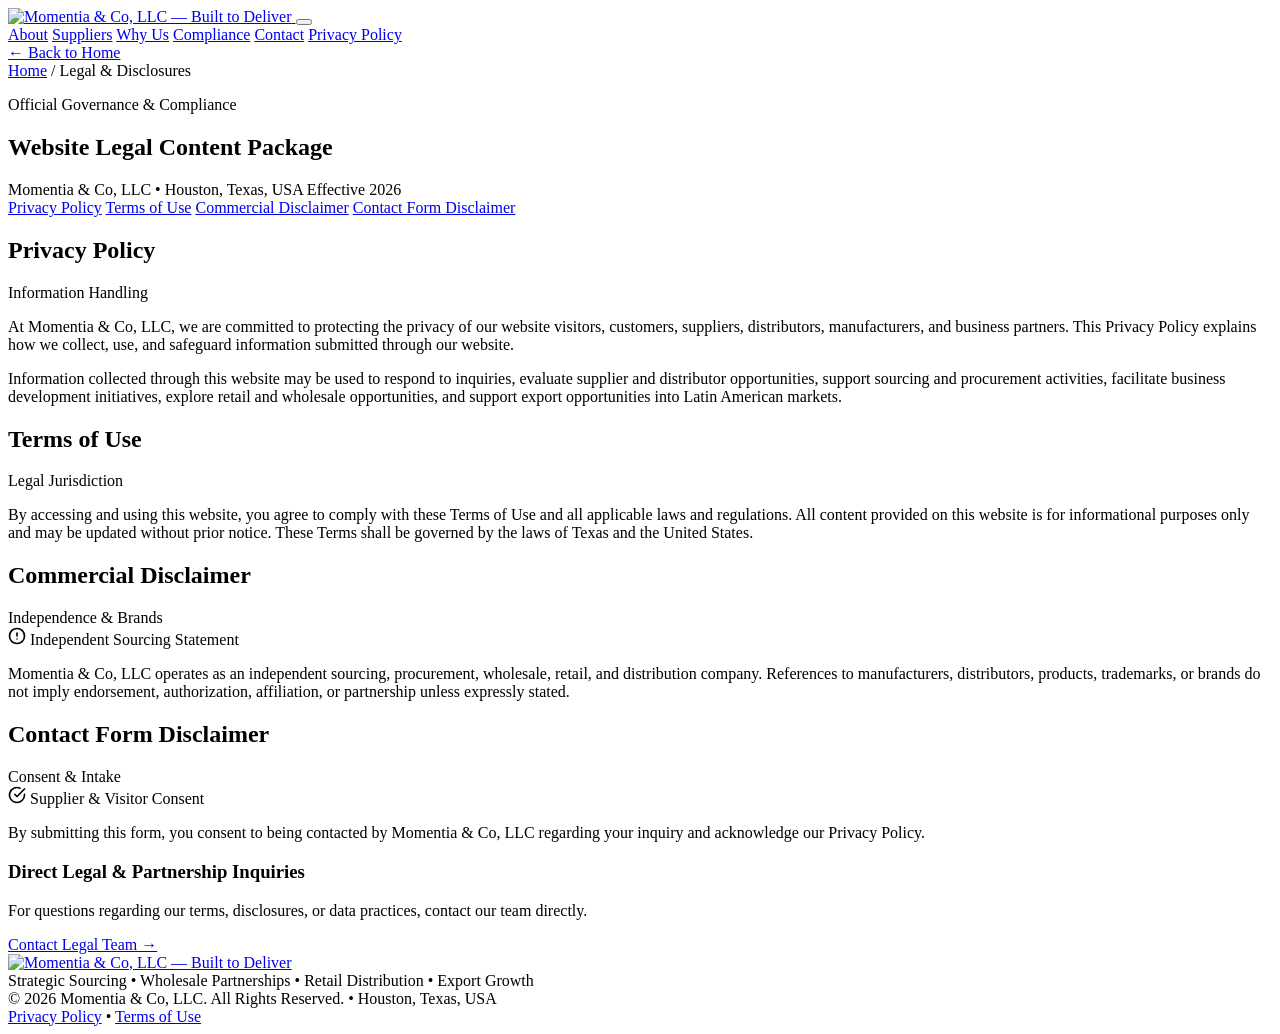
==== legal.html @ 12e72f8e "Add root pages: index, legal, privacy, terms, README, favicon" ====
<!DOCTYPE html>
<html lang="en">
<head>
  <meta charset="UTF-8">
  <meta name="viewport" content="width=device-width, initial-scale=1.0">
  <title>Privacy Policy &amp; Terms of Use | Momentia &amp; Co, LLC</title>
  <meta name="description" content="Official Privacy Policy, Terms of Use, and Commercial Disclaimers for Momentia &amp; Co, LLC — Strategic Sourcing, Wholesale Partnerships, and Retail Distribution in Houston, Texas, USA.">
  <meta name="author" content="Momentia &amp; Co, LLC">
  <meta name="robots" content="index, follow">

  <!-- Favicons Multi-Resolución Anti-Caché -->
  <link rel="icon" type="image/x-icon" href="favicon.ico?v=3">
  <link rel="icon" type="image/png" sizes="32x32" href="assets/icons/favicon.png?v=3">
  <link rel="icon" type="image/png" sizes="16x16" href="assets/icons/favicon.png?v=3">
  <link rel="apple-touch-icon" sizes="180x180" href="assets/icons/favicon.png?v=3">

  <!-- Tipografía Oficial Google Fonts -->
  <link rel="preconnect" href="https://fonts.googleapis.com">
  <link rel="preconnect" href="https://fonts.gstatic.com" crossorigin>
  <link href="https://fonts.googleapis.com/css2?family=Archivo:wght@500;600;700;800;900&family=Inter:wght@400;500;600;700&display=swap" rel="stylesheet">

  <!-- Estilos Modulares -->
  <link rel="stylesheet" href="css/main.css?v=20261021">
</head>
<body>

  <!-- ==================== CABECERA / NAVEGACIÓN ==================== -->
  <header id="header">
    <div class="nav">
      <a href="index.html" class="brand" aria-label="Momentia &amp; Co, LLC Home">
        <img class="brand-logo" src="assets/images/logo-momentia.svg" alt="Momentia &amp; Co, LLC — Built to Deliver" width="137" height="50">
      </a>

      <!-- Botón Hamburguesa para Móvil -->
      <button class="nav-toggle" aria-label="Toggle navigation menu" aria-expanded="false" aria-controls="primary-nav">
        <span class="nav-toggle-icon"></span>
      </button>

      <!-- Enlaces de Navegación -->
      <nav id="primary-nav" class="nav-links">
        <a href="index.html#about">About</a>
        <a href="index.html#suppliers">Suppliers</a>
        <a href="index.html#why">Why Us</a>
        <a href="index.html#compliance">Compliance</a>
        <a href="index.html#contact">Contact</a>
        <a href="#privacy" class="active">Privacy Policy</a>
      </nav>

      <a href="index.html" class="nav-cta">&larr; Back to Home</a>
    </div>
  </header>

  <main>
    <!-- ==================== HERO LEGAL ==================== -->
    <section class="legal-hero">
      <div class="wrap legal-hero-inner">
        <div class="legal-breadcrumb">
          <a href="index.html">Home</a>
          <span class="sep">/</span>
          <span>Legal &amp; Disclosures</span>
        </div>

        <p class="eyebrow">Official Governance &amp; Compliance</p>
        <h1>Website Legal Content Package</h1>

        <div class="legal-hero-meta">
          <span>Momentia &amp; Co, LLC &bull; Houston, Texas, USA</span>
          <span class="legal-badge">Effective 2026</span>
        </div>

        <div class="legal-nav-pills" role="navigation" aria-label="Quick jump to legal sections">
          <a href="#privacy" class="legal-nav-pill">Privacy Policy</a>
          <a href="#terms" class="legal-nav-pill">Terms of Use</a>
          <a href="#commercial-disclaimer" class="legal-nav-pill">Commercial Disclaimer</a>
          <a href="#contact-disclaimer" class="legal-nav-pill">Contact Form Disclaimer</a>
        </div>
      </div>
    </section>

    <!-- ==================== CONTENIDO LEGAL ==================== -->
    <section class="legal-body">
      <div class="wrap">
        <article class="legal-card">

          <!-- 1. PRIVACY POLICY -->
          <div class="legal-section" id="privacy">
            <div class="legal-section-header">
              <h2>Privacy Policy</h2>
              <span class="legal-badge">Information Handling</span>
            </div>
            <p>At Momentia &amp; Co, LLC, we are committed to protecting the privacy of our website visitors, customers, suppliers, distributors, manufacturers, and business partners. This Privacy Policy explains how we collect, use, and safeguard information submitted through our website.</p>
            <p>Information collected through this website may be used to respond to inquiries, evaluate supplier and distributor opportunities, support sourcing and procurement activities, facilitate business development initiatives, explore retail and wholesale opportunities, and support export opportunities into Latin American markets.</p>
          </div>

          <!-- 2. TERMS OF USE -->
          <div class="legal-section" id="terms">
            <div class="legal-section-header">
              <h2>Terms of Use</h2>
              <span class="legal-badge">Legal Jurisdiction</span>
            </div>
            <p>By accessing and using this website, you agree to comply with these Terms of Use and all applicable laws and regulations. All content provided on this website is for informational purposes only and may be updated without prior notice. These Terms shall be governed by the laws of Texas and the United States.</p>
          </div>

          <!-- 3. COMMERCIAL DISCLAIMER -->
          <div class="legal-section" id="commercial-disclaimer">
            <div class="legal-section-header">
              <h2>Commercial Disclaimer</h2>
              <span class="legal-badge">Independence &amp; Brands</span>
            </div>
            <div class="legal-callout">
              <div class="legal-callout-title">
                <svg width="18" height="18" viewBox="0 0 24 24" fill="none" stroke="currentColor" stroke-width="2.2" stroke-linecap="round" stroke-linejoin="round">
                  <circle cx="12" cy="12" r="10"></circle>
                  <line x1="12" y1="8" x2="12" y2="12"></line>
                  <line x1="12" y1="16" x2="12.01" y2="16"></line>
                </svg>
                Independent Sourcing Statement
              </div>
              <p>Momentia &amp; Co, LLC operates as an independent sourcing, procurement, wholesale, retail, and distribution company. References to manufacturers, distributors, products, trademarks, or brands do not imply endorsement, authorization, affiliation, or partnership unless expressly stated.</p>
            </div>
          </div>

          <!-- 4. CONTACT FORM DISCLAIMER -->
          <div class="legal-section" id="contact-disclaimer">
            <div class="legal-section-header">
              <h2>Contact Form Disclaimer</h2>
              <span class="legal-badge">Consent &amp; Intake</span>
            </div>
            <div class="legal-callout">
              <div class="legal-callout-title">
                <svg width="18" height="18" viewBox="0 0 24 24" fill="none" stroke="currentColor" stroke-width="2.2" stroke-linecap="round" stroke-linejoin="round">
                  <path d="M22 11.08V12a10 10 0 1 1-5.93-9.14"></path>
                  <polyline points="22 4 12 14.01 9 11.01"></polyline>
                </svg>
                Supplier &amp; Visitor Consent
              </div>
              <p>By submitting this form, you consent to being contacted by Momentia &amp; Co, LLC regarding your inquiry and acknowledge our Privacy Policy.</p>
            </div>
          </div>

          <!-- Contact Box -->
          <div class="legal-contact-box">
            <div class="legal-contact-text">
              <h3>Direct Legal &amp; Partnership Inquiries</h3>
              <p>For questions regarding our terms, disclosures, or data practices, contact our team directly.</p>
            </div>
            <a href="mailto:business@momentiaco.com" class="legal-contact-btn" target="_blank" rel="noopener noreferrer">
              Contact Legal Team &rarr;
            </a>
          </div>

        </article>
      </div>
    </section>
  </main>

  <!-- ==================== PIE DE PÁGINA ==================== -->
  <footer>
    <div class="wrap">
      <div class="footer-top">
        <a href="index.html" class="brand" aria-label="Momentia &amp; Co, LLC Home">
          <img class="brand-logo" src="assets/images/logo-momentia-white.svg" alt="Momentia &amp; Co, LLC — Built to Deliver" width="115" height="42">
        </a>
        <div class="footer-tag">Strategic Sourcing &bull; Wholesale Partnerships &bull; Retail Distribution &bull; Export Growth</div>
      </div>
      <div class="footer-bottom">
        <div class="footer-copy">
          <span>&copy; 2026 Momentia &amp; Co, LLC. All Rights Reserved.</span>
          <span class="footer-sep">&bull;</span>
          <span>Houston, Texas, USA</span>
        </div>
        <div class="footer-links">
          <a href="#privacy">Privacy Policy</a>
          <span class="footer-sep">&bull;</span>
          <a href="#terms">Terms of Use</a>
        </div>
      </div>
    </div>
  </footer>

  <!-- Script Modular ES6+ -->
  <script src="js/main.js" defer></script>
</body>
</html>
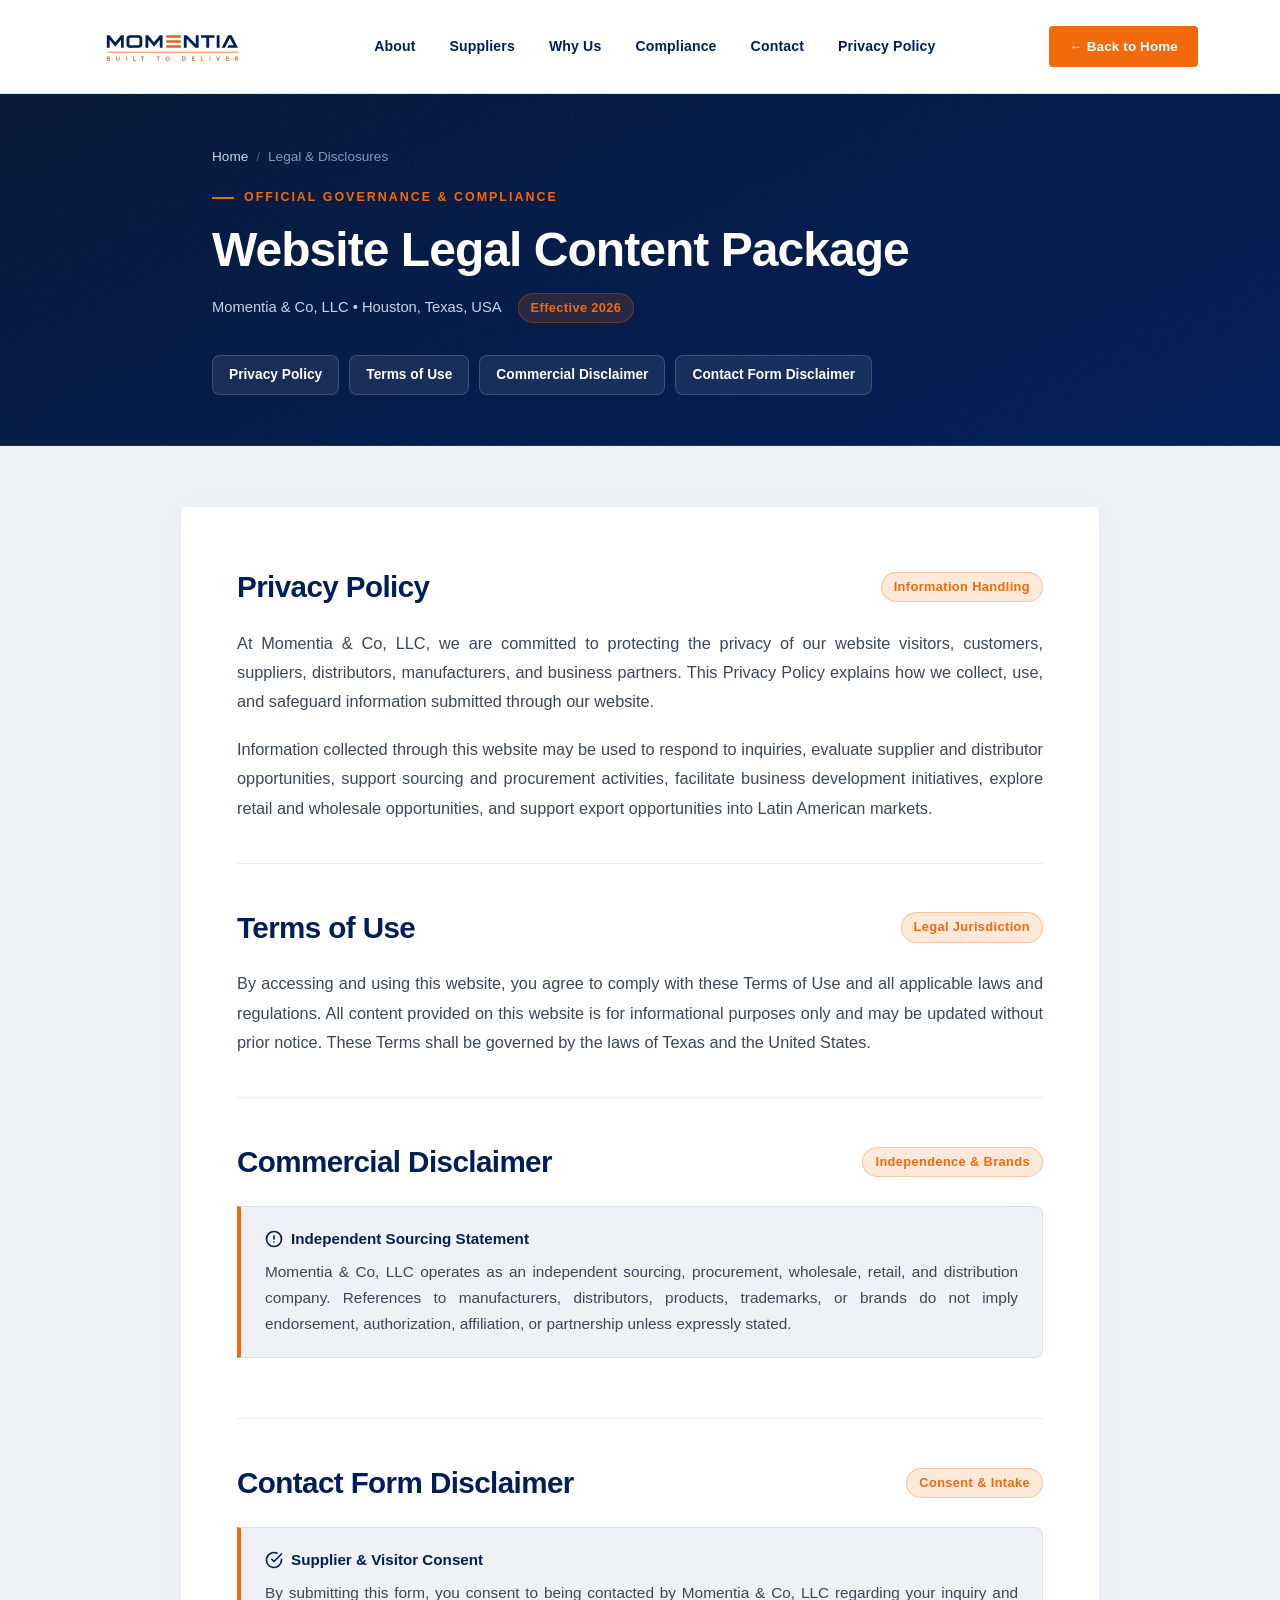
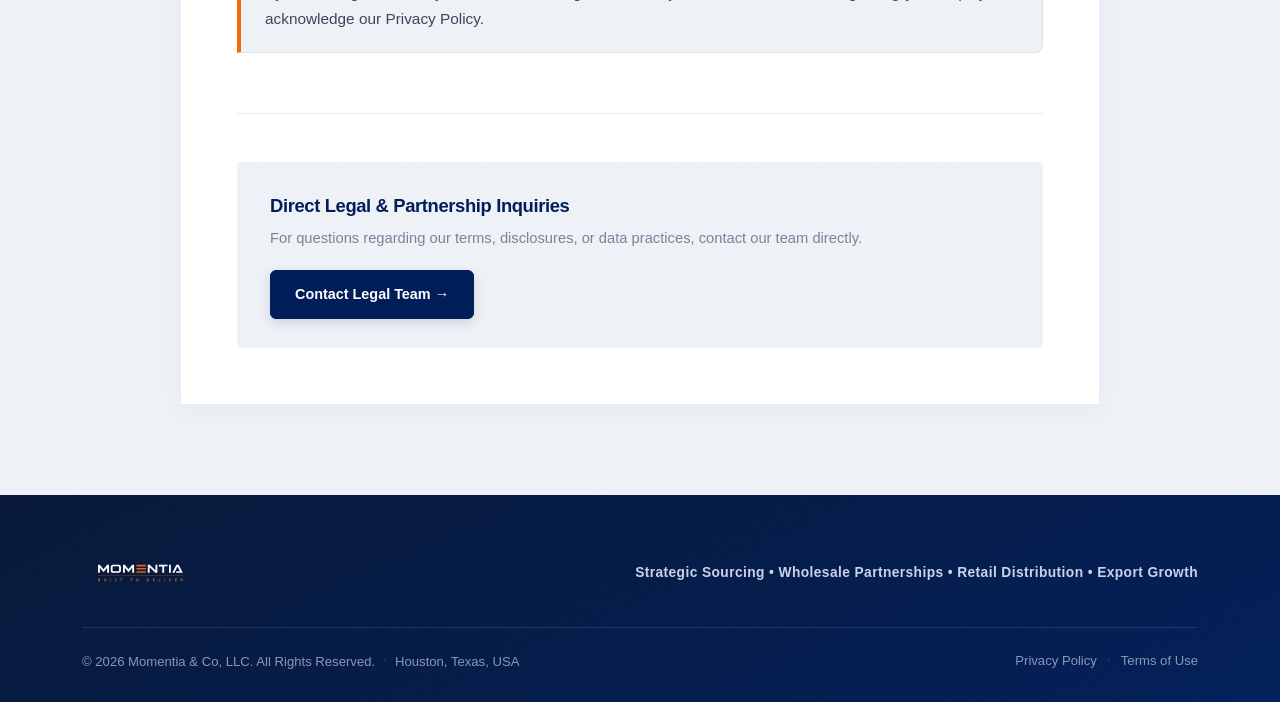
==== commit be3e30ff: "Bump CSS version to force cache refresh" ====
--- a/legal.html
+++ b/legal.html
@@ -20,7 +20,7 @@
   <link href="https://fonts.googleapis.com/css2?family=Archivo:wght@500;600;700;800;900&family=Inter:wght@400;500;600;700&display=swap" rel="stylesheet">
 
   <!-- Estilos Modulares -->
-  <link rel="stylesheet" href="css/main.css?v=20261021">
+  <link rel="stylesheet" href="css/main.css?v=20261104">
 </head>
 <body>
 
--- a/css/main.css
+++ b/css/main.css
@@ -0,0 +1,30 @@
+/**
+ * main.css - Hoja de Estilos Maestra de Momentia & Co, LLC
+ * Orquesta la arquitectura modular en orden de cascada y especificidad:
+ * 1. Tokens y Variables
+ * 2. Reset y Reglas Base
+ * 3. Layout (Cabecera y Pie de Página)
+ * 4. Componentes Específicos
+ */
+
+/* 1. Design Tokens */
+@import url('variables.css?v=20261104');
+
+/* 2. Reset y Base */
+@import url('base.css?v=20261104');
+
+/* 3. Layout */
+@import url('layout/header.css?v=20261104');
+@import url('layout/footer.css?v=20261104');
+
+/* 4. Componentes */
+@import url('components/hero.css?v=20261104');
+@import url('components/intro.css?v=20261104');
+@import url('components/about.css?v=20261104');
+@import url('components/suppliers.css?v=20261104');
+@import url('components/why.css?v=20261104');
+@import url('components/leadership.css?v=20261104');
+@import url('components/compliance.css?v=20261104');
+@import url('components/directory.css?v=20261104');
+@import url('components/contact.css?v=20261104');
+@import url('components/legal.css?v=20261104');
